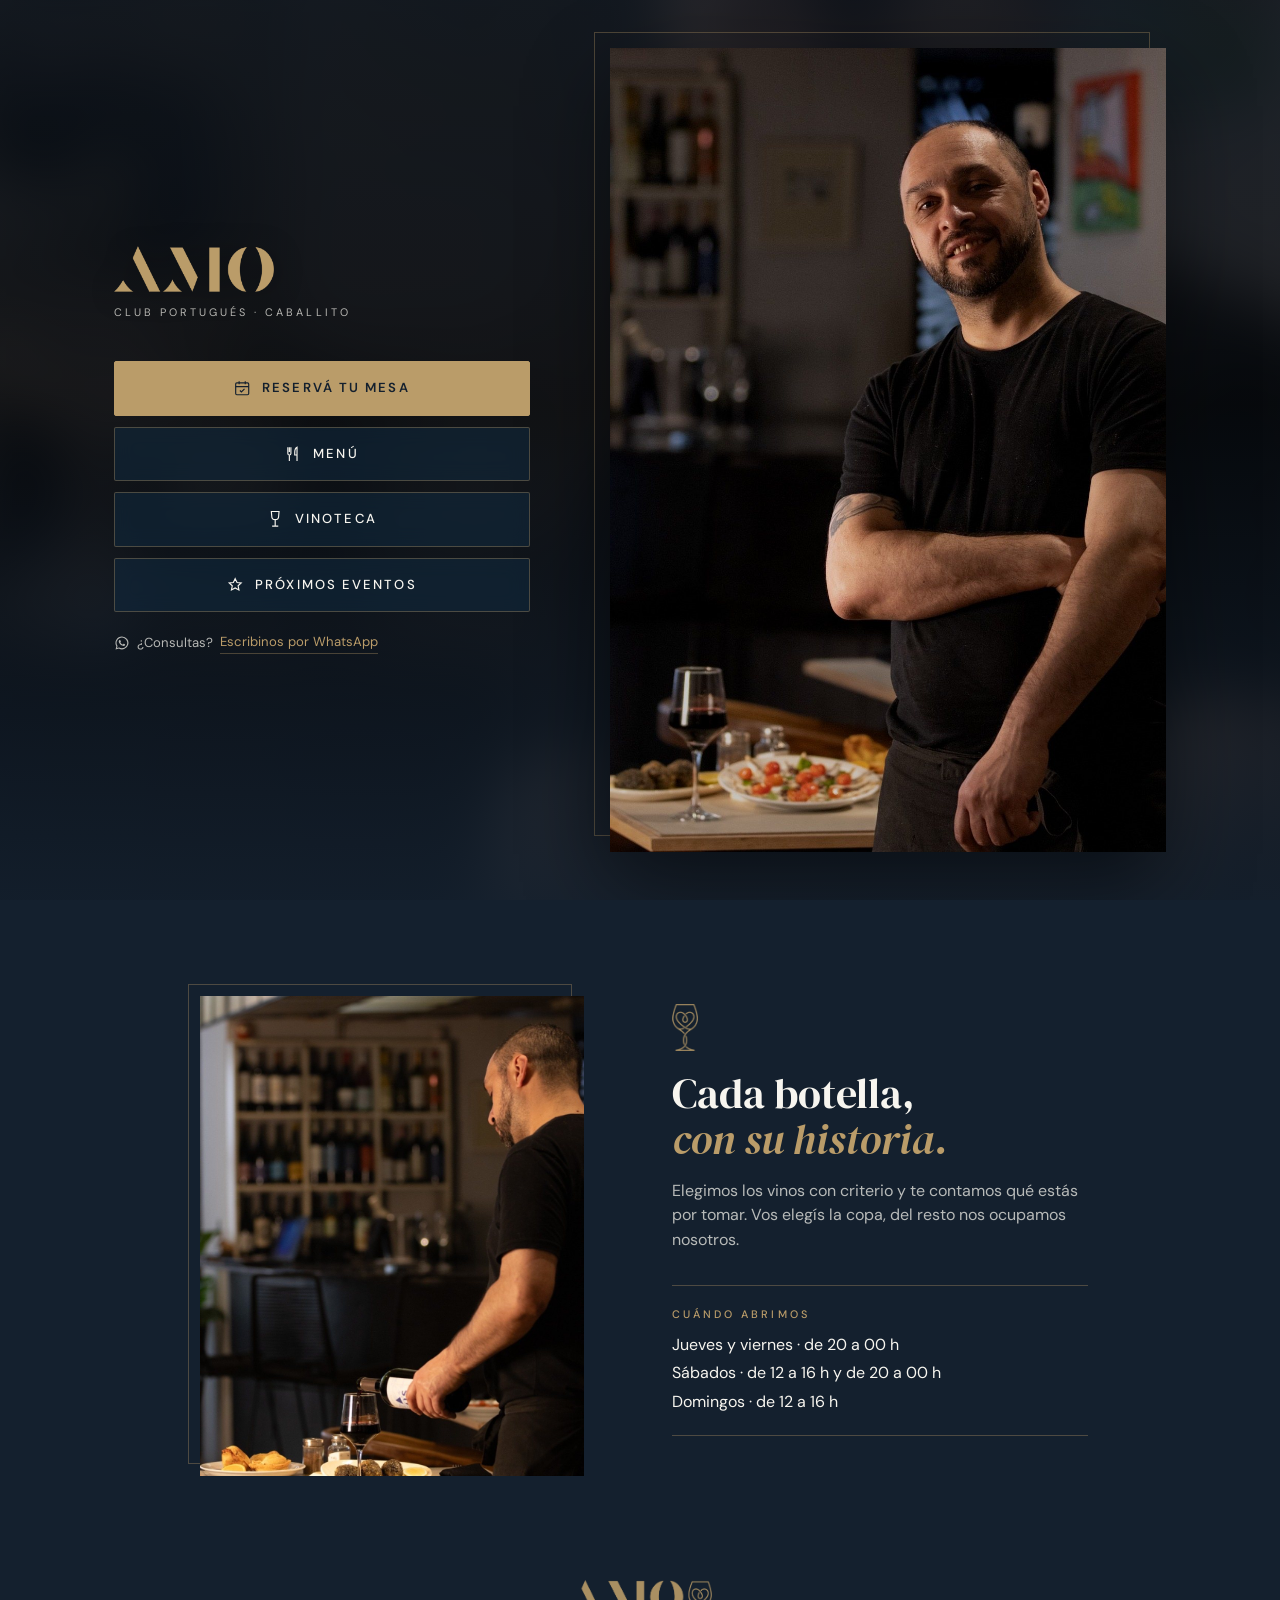
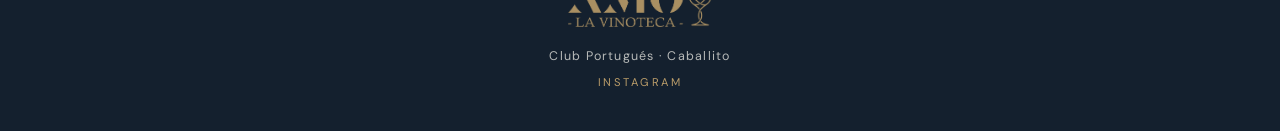
==== index.html @ 08a1b234 "Primera version del hub de AMO" ====
<!doctype html>
<html lang="es-AR">
<head>
  <meta charset="utf-8">
  <meta name="viewport" content="width=device-width, initial-scale=1, viewport-fit=cover">
  <title>AMO · Restaurante y Vinoteca</title>
  <meta name="description" content="AMO, en el Club Portugués de Caballito. Reservas, menú, vinoteca y eventos.">
  <meta name="theme-color" content="#14202E">

  <meta property="og:title" content="AMO · Restaurante y Vinoteca">
  <meta property="og:description" content="Reservas, menú, vinoteca y eventos.">
  <meta property="og:image" content="img/hero.jpg">
  <meta property="og:type" content="website">

  <link rel="icon" type="image/png" href="img/icono-copa.png">
  <link rel="preload" as="image" href="img/hero.jpg">
  <link rel="preconnect" href="https://fonts.googleapis.com">
  <link rel="preconnect" href="https://fonts.gstatic.com" crossorigin>
  <link href="https://fonts.googleapis.com/css2?family=DM+Sans:opsz,wght@9..40,400;9..40,500;9..40,600&family=DM+Serif+Display:ital@0;1&display=swap" rel="stylesheet">
  <link rel="stylesheet" href="styles.css">
</head>
<body>

  <!-- ============ INICIO ============ -->
  <main id="vista-inicio" class="vista">
    <section class="hero">
      <div class="hero__fondo" aria-hidden="true"></div>
      <div class="hero__velo" aria-hidden="true"></div>

      <div class="hero__inner">
        <header class="hero__marca">
          <img class="hero__logo" src="img/logo-amo.png" alt="AMO" width="546" height="155">
          <p class="hero__lugar" data-lugar></p>
        </header>

        <figure class="hero__figura">
          <img src="img/hero.jpg" alt="El anfitrión de AMO en el salón" width="1080" height="1559">
        </figure>

        <nav class="botonera" aria-label="Secciones">
          <a class="boton boton--oro" href="#/reservar">
            <svg viewBox="0 0 24 24" aria-hidden="true" fill="none" stroke="currentColor" stroke-width="1.5"><rect x="3.5" y="5" width="17" height="15.5" rx="1.5"/><path d="M3.5 10h17M8 3v4M16 3v4M9 15l2 2 4-4"/></svg>
            <span>Reservá tu mesa</span>
          </a>
          <a class="boton" href="#/menu">
            <svg viewBox="0 0 24 24" aria-hidden="true" fill="none" stroke="currentColor" stroke-width="1.5"><path d="M5 3v8a2 2 0 0 0 2 2v8M9 3v8a2 2 0 0 1-2 2M7 3v6M17 21V3c-2 1-3 3.5-3 7v3h3"/></svg>
            <span>Menú</span>
          </a>
          <a class="boton" data-vinoteca target="_blank" rel="noopener">
            <svg viewBox="0 0 24 24" aria-hidden="true" fill="none" stroke="currentColor" stroke-width="1.5"><path d="M7 2h10l-.5 6a4.5 4.5 0 0 1-9 0L7 2ZM12 12.5V21M8 21h8"/></svg>
            <span>Vinoteca</span>
          </a>
          <a class="boton" href="#/eventos">
            <svg viewBox="0 0 24 24" aria-hidden="true" fill="none" stroke="currentColor" stroke-width="1.5"><path d="M12 3.5l2.4 5 5.4.6-4 3.7 1.1 5.4L12 15.5l-4.9 2.7 1.1-5.4-4-3.7 5.4-.6L12 3.5Z"/></svg>
            <span>Próximos eventos</span>
          </a>
        </nav>

        <div class="hero__extra">
          <a class="hero__consulta" data-whatsapp target="_blank" rel="noopener">
            <svg viewBox="0 0 24 24" aria-hidden="true"><path d="M12 2.2a9.7 9.7 0 0 0-8.4 14.6L2.3 21.7l5-1.3A9.7 9.7 0 1 0 12 2.2Zm0 17.7c-1.5 0-2.9-.4-4.2-1.1l-.3-.2-3 .8.8-2.9-.2-.3A8 8 0 1 1 12 19.9Zm4.4-6c-.2-.1-1.4-.7-1.7-.8-.2-.1-.4-.1-.5.1l-.8 1c-.1.2-.3.2-.5.1a6.6 6.6 0 0 1-3.3-2.9c-.2-.4.2-.4.7-1.3.1-.2 0-.3 0-.4l-.8-1.8c-.2-.5-.4-.4-.5-.4h-.5c-.2 0-.4.1-.6.3-.2.2-.8.8-.8 2s.8 2.3 1 2.5c.1.2 1.6 2.5 4 3.5 1.5.6 2 .7 2.8.6.4-.1 1.4-.6 1.6-1.1.2-.6.2-1 .1-1.1l-.2-.3Z"/></svg>
            ¿Consultas? <span>Escribinos por WhatsApp</span>
          </a>
          <a class="hero__seguir" href="#mas" aria-label="Ver más"><span></span></a>
        </div>
      </div>
    </section>

    <section class="historia" id="mas">
      <figure class="historia__foto">
        <img src="img/sirviendo.jpg" alt="Sirviendo una copa de vino tinto en el salón de AMO" loading="lazy" width="1032" height="1600">
      </figure>
      <div class="historia__texto">
        <img class="historia__copa" src="img/icono-copa.png" alt="" width="113" height="208">
        <h2>Cada botella,<br><em>con su historia.</em></h2>
        <p>Elegimos los vinos con criterio y te contamos qué estás por tomar. Vos elegís la copa, del resto nos ocupamos nosotros.</p>
        <div class="horarios">
          <h3>Cuándo abrimos</h3>
          <ul data-horarios></ul>
        </div>
      </div>
    </section>

    <footer class="pie">
      <img src="img/logo-vinoteca.png" alt="AMO La Vinoteca" width="682" height="221" loading="lazy">
      <p data-lugar></p>
      <a data-instagram target="_blank" rel="noopener">Instagram</a>
    </footer>
  </main>

  <!-- ============ RESERVAR ============ -->
  <main id="vista-reservar" class="vista pagina" hidden>
    <header class="pagina__cabecera">
      <a class="volver" href="#/" aria-label="Volver al inicio">
        <svg viewBox="0 0 24 24" aria-hidden="true" fill="none" stroke="currentColor" stroke-width="1.5"><path d="M15 5l-7 7 7 7"/></svg>
      </a>
      <img class="pagina__logo" src="img/logo-amo.png" alt="AMO" width="546" height="155">
    </header>
    <h1 class="pagina__titulo">Reservá tu mesa</h1>
    <p class="pagina__bajada">Elegí el día, el horario y cuántos son.</p>

    <section class="paso">
      <h2 class="paso__titulo"><span>1</span>Día</h2>
      <div class="dias" data-dias></div>
    </section>

    <section class="paso paso--bloqueado" data-paso-hora>
      <h2 class="paso__titulo"><span>2</span>Horario</h2>
      <div class="horas" data-horas></div>
    </section>

    <section class="paso paso--bloqueado" data-paso-personas>
      <h2 class="paso__titulo"><span>3</span>Personas</h2>
      <div class="personas" data-personas></div>
      <div class="personas-otro" data-personas-otro hidden>
        <label for="personas-cant">¿Cuántos son?</label>
        <div class="personas-otro__campo">
          <input id="personas-cant" type="number" inputmode="numeric" min="9" max="200" placeholder="Ej: 12" data-personas-input>
          <span>personas</span>
        </div>
        <p class="personas-otro__nota" data-personas-nota></p>
      </div>
    </section>

    <div class="resumen" data-resumen hidden>
      <p class="resumen__texto" data-resumen-texto></p>
      <a class="boton boton--oro" data-confirmar target="_blank" rel="noopener">
        <svg viewBox="0 0 24 24" aria-hidden="true"><path d="M12 2.2a9.7 9.7 0 0 0-8.4 14.6L2.3 21.7l5-1.3A9.7 9.7 0 1 0 12 2.2Zm0 17.7c-1.5 0-2.9-.4-4.2-1.1l-.3-.2-3 .8.8-2.9-.2-.3A8 8 0 1 1 12 19.9Zm4.4-6c-.2-.1-1.4-.7-1.7-.8-.2-.1-.4-.1-.5.1l-.8 1c-.1.2-.3.2-.5.1a6.6 6.6 0 0 1-3.3-2.9c-.2-.4.2-.4.7-1.3.1-.2 0-.3 0-.4l-.8-1.8c-.2-.5-.4-.4-.5-.4h-.5c-.2 0-.4.1-.6.3-.2.2-.8.8-.8 2s.8 2.3 1 2.5c.1.2 1.6 2.5 4 3.5 1.5.6 2 .7 2.8.6.4-.1 1.4-.6 1.6-1.1.2-.6.2-1 .1-1.1l-.2-.3Z"/></svg>
        <span>Confirmar por WhatsApp</span>
      </a>
      <p class="resumen__nota">Te respondemos por WhatsApp para confirmar.</p>
    </div>
  </main>

  <!-- ============ MENU ============ -->
  <main id="vista-menu" class="vista pagina" hidden>
    <header class="pagina__cabecera">
      <a class="volver" href="#/" aria-label="Volver al inicio">
        <svg viewBox="0 0 24 24" aria-hidden="true" fill="none" stroke="currentColor" stroke-width="1.5"><path d="M15 5l-7 7 7 7"/></svg>
      </a>
      <img class="pagina__logo" src="img/logo-amo.png" alt="AMO" width="546" height="155">
    </header>
    <h1 class="pagina__titulo">Menú</h1>
    <p class="pagina__bajada">Tocá cada plato para verlo.</p>
    <div class="menu" data-menu></div>
  </main>

  <!-- ============ PLATO ============ -->
  <main id="vista-plato" class="vista pagina pagina--plato" hidden>
    <header class="pagina__cabecera">
      <a class="volver" href="#/menu" aria-label="Volver al menú">
        <svg viewBox="0 0 24 24" aria-hidden="true" fill="none" stroke="currentColor" stroke-width="1.5"><path d="M15 5l-7 7 7 7"/></svg>
      </a>
      <img class="pagina__logo" src="img/logo-amo.png" alt="AMO" width="546" height="155">
    </header>
    <article class="plato" data-plato></article>
  </main>

  <!-- ============ EVENTOS ============ -->
  <main id="vista-eventos" class="vista pagina" hidden>
    <header class="pagina__cabecera">
      <a class="volver" href="#/" aria-label="Volver al inicio">
        <svg viewBox="0 0 24 24" aria-hidden="true" fill="none" stroke="currentColor" stroke-width="1.5"><path d="M15 5l-7 7 7 7"/></svg>
      </a>
      <img class="pagina__logo" src="img/logo-amo.png" alt="AMO" width="546" height="155">
    </header>
    <h1 class="pagina__titulo">Próximos eventos</h1>
    <p class="pagina__bajada">Catas, música en vivo y noches especiales.</p>
    <ol class="eventos" data-eventos></ol>
  </main>

  <script src="data.js"></script>
  <script src="app.js"></script>
</body>
</html>
---- styles.css ----
/* AMO - Hub de Instagram
   Paleta y tipografías según el Manual de Marca de AMO.Vinoteca */

:root {
  --navy: #112B41;
  --navy-profundo: #14202E;
  --oro: #BA9C69;
  --oro-suave: rgba(186, 156, 105, .35);
  --crema: #F7F5EF;
  --crema-tenue: rgba(247, 245, 239, .72);
  --verde: #047504;
  --rojo: #D60124;

  --serif: "DM Serif Display", "Calisto MT", Georgia, serif;
  --sans: "DM Sans", "Bahnschrift", system-ui, sans-serif;

  --ancho: 30rem;
}

* { box-sizing: border-box; margin: 0; padding: 0; }

html { scroll-behavior: smooth; -webkit-text-size-adjust: 100%; }

body {
  background: var(--navy-profundo);
  color: var(--crema);
  font-family: var(--sans);
  font-size: 16px;
  line-height: 1.55;
  -webkit-font-smoothing: antialiased;
  overflow-x: hidden;
}

img { display: block; max-width: 100%; }
a { color: inherit; text-decoration: none; }
button { font: inherit; color: inherit; background: none; border: 0; cursor: pointer; }
[hidden] { display: none !important; }

.vista { animation: aparecer .5s ease both; }
@keyframes aparecer { from { opacity: 0; transform: translateY(8px); } to { opacity: 1; transform: none; } }

/* ================= HERO ================= */

.hero {
  position: relative;
  min-height: 100vh;
  min-height: 100svh;
  overflow: hidden;
  isolation: isolate;
  background: var(--navy-profundo);
}

/* La misma foto, desenfocada, rellena los costados */
.hero__fondo {
  display: none;
  position: absolute; inset: -60px; z-index: -2;
  background: url("img/hero.jpg") center 30% / cover no-repeat;
  filter: blur(30px) brightness(.4) saturate(.85);
}
.hero__velo {
  display: none;
  position: absolute; inset: 0; z-index: -1;
  background: linear-gradient(180deg, rgba(20,32,46,.55) 0%, rgba(20,32,46,.25) 45%, rgba(20,32,46,.92) 100%);
}

.hero__inner {
  width: 100%;
  max-width: var(--ancho);
  min-height: 100svh;
  margin: 0 auto;
  padding: max(2rem, env(safe-area-inset-top)) 1.5rem max(1.5rem, env(safe-area-inset-bottom));
  display: flex;
  flex-direction: column;
}

.hero__marca { text-align: center; position: relative; z-index: 1; }
.hero__logo { width: 7.5rem; height: auto; margin: 0 auto; filter: drop-shadow(0 2px 14px rgba(0,0,0,.35)); }
.hero__lugar {
  margin-top: .8rem;
  font-size: .68rem;
  letter-spacing: .28em;
  text-transform: uppercase;
  color: var(--crema-tenue);
}

/* La foto entera, sin recortar */
.hero__figura {
  position: relative;
  margin: 1.5rem -1.5rem 0;
  animation: aparecer 1s ease both;
}
.hero__figura img { width: 100%; height: auto; }
.hero__figura::after {
  content: "";
  position: absolute; inset: 0;
  background: linear-gradient(180deg, rgba(20,32,46,0) 55%, var(--navy-profundo) 100%);
}

.botonera {
  position: relative; z-index: 1;
  margin-top: -6rem;
  display: grid;
  gap: .7rem;
}

.hero__extra {
  margin-top: 1.25rem;
  display: grid;
  justify-items: center;
  gap: 1.25rem;
}
.hero__consulta {
  display: inline-flex; align-items: center; gap: .45rem;
  font-size: .82rem;
  color: var(--crema-tenue);
}
.hero__consulta svg { width: 1rem; height: 1rem; fill: currentColor; }
.hero__consulta span { color: var(--oro); border-bottom: 1px solid var(--oro-suave); }
.hero__consulta:hover span { border-color: var(--oro); }

/* ================= BOTONES ================= */

.boton {
  display: flex;
  align-items: center;
  justify-content: center;
  gap: .65rem;
  min-height: 3.4rem;
  padding: .9rem 1.25rem;
  border: 1px solid var(--oro-suave);
  border-radius: 2px;
  background: rgba(17, 43, 65, .55);
  -webkit-backdrop-filter: blur(10px);
  backdrop-filter: blur(10px);
  color: var(--crema);
  font-size: .82rem;
  font-weight: 500;
  letter-spacing: .16em;
  text-transform: uppercase;
  cursor: pointer;
  transition: background .25s, border-color .25s, color .25s, transform .15s;
}
.boton svg { width: 1.15rem; height: 1.15rem; flex: none; fill: currentColor; }
.boton svg[fill="none"] { fill: none; }
.boton:hover { border-color: var(--oro); background: rgba(17, 43, 65, .8); }
.boton:active { transform: scale(.985); }
.boton:focus-visible, .plato-btn:focus-visible, .volver:focus-visible, .dia:focus-visible, .hora:focus-visible { outline: 2px solid var(--oro); outline-offset: 3px; }

.boton--oro {
  background: var(--oro);
  border-color: var(--oro);
  color: var(--navy-profundo);
  font-weight: 600;
}
.boton--oro:hover { background: #c9ad7c; border-color: #c9ad7c; }

.boton--linea { background: transparent; border-color: var(--oro); color: var(--oro); -webkit-backdrop-filter: none; backdrop-filter: none; }
.boton--linea:hover { background: var(--oro); color: var(--navy-profundo); }

.hero__seguir {
  align-self: center;
  margin-top: 1.4rem;
  width: 1.5rem; height: 2.2rem;
  display: grid; place-items: start center;
}
.hero__seguir span {
  width: 1px; height: 100%;
  background: linear-gradient(var(--oro), transparent);
  animation: bajar 2.2s ease-in-out infinite;
  transform-origin: top;
}
@keyframes bajar { 0% { transform: scaleY(0); opacity: 1; } 70% { transform: scaleY(1); opacity: 1; } 100% { transform: scaleY(1); opacity: 0; } }

/* ================= HISTORIA (segunda foto) ================= */

.historia {
  max-width: 62rem;
  margin: 0 auto;
  padding: 4rem 1.5rem 3rem;
  display: grid;
  gap: 2.5rem;
  align-items: center;
}

.historia__foto {
  position: relative;
  max-width: 24rem;
  width: 100%;
  margin: 0 auto;
}
.historia__foto::before {
  content: "";
  position: absolute;
  inset: -.75rem .75rem .75rem -.75rem;
  border: 1px solid var(--oro-suave);
  pointer-events: none;
}
.historia__foto img {
  position: relative;
  width: 100%;
  height: auto;
  aspect-ratio: 4 / 5;
  object-fit: cover;
  object-position: 60% 72%;
}

.historia__texto { max-width: 26rem; margin: 0 auto; text-align: center; }
.historia__copa { width: 1.6rem; height: auto; margin: 0 auto 1.25rem; opacity: .9; }
.historia h2 {
  font-family: var(--serif);
  font-weight: 400;
  font-size: clamp(2rem, 8vw, 2.6rem);
  line-height: 1.1;
}
.historia h2 em { color: var(--oro); }
.historia p { margin-top: 1rem; color: var(--crema-tenue); }

.horarios {
  margin: 2rem 0;
  padding: 1.25rem 0;
  border-top: 1px solid var(--oro-suave);
  border-bottom: 1px solid var(--oro-suave);
}
.horarios h3 {
  font-size: .68rem; font-weight: 500;
  letter-spacing: .28em; text-transform: uppercase;
  color: var(--oro);
  margin-bottom: .6rem;
}
.horarios ul { list-style: none; display: grid; gap: .25rem; }

.pie {
  padding: 2.5rem 1.5rem calc(2.5rem + env(safe-area-inset-bottom));
  text-align: center;
  font-size: .78rem;
  letter-spacing: .1em;
  color: var(--crema-tenue);
  display: grid; gap: .5rem; justify-items: center;
}
.pie img { width: 9rem; height: auto; margin-bottom: .75rem; opacity: .9; }
.pie a { color: var(--oro); text-transform: uppercase; letter-spacing: .22em; font-size: .7rem; }

/* ================= PÁGINAS INTERNAS ================= */

.pagina {
  max-width: var(--ancho);
  margin: 0 auto;
  min-height: 100svh;
  padding: max(1.25rem, env(safe-area-inset-top)) 1.5rem calc(3rem + env(safe-area-inset-bottom));
}

.pagina__cabecera {
  position: relative;
  display: flex;
  align-items: center;
  justify-content: center;
  height: 3rem;
  margin-bottom: 2.25rem;
}
.pagina__logo { width: 4rem; height: auto; }

.volver {
  position: absolute; left: -.5rem; top: 50%;
  transform: translateY(-50%);
  width: 2.75rem; height: 2.75rem;
  display: grid; place-items: center;
  color: var(--oro);
}
.volver svg { width: 1.4rem; height: 1.4rem; }

.pagina__titulo {
  font-family: var(--serif);
  font-weight: 400;
  font-size: 2.6rem;
  line-height: 1.05;
  text-align: center;
}
.pagina__bajada {
  margin-top: .5rem;
  text-align: center;
  font-size: .9rem;
  color: var(--crema-tenue);
}
.pagina__titulo::after {
  content: "";
  display: block;
  width: 2.5rem; height: 1px;
  margin: 1.1rem auto 0;
  background: var(--oro);
}

/* ---------- Menú ---------- */

.menu { margin-top: 2.5rem; display: grid; gap: 2.5rem; }

.menu__categoria h2 {
  font-size: .7rem;
  font-weight: 500;
  letter-spacing: .3em;
  text-transform: uppercase;
  color: var(--oro);
  margin-bottom: .5rem;
}
.menu__categoria ul { list-style: none; }

.plato-btn {
  width: 100%;
  display: flex;
  align-items: center;
  gap: 1rem;
  padding: 1rem 0;
  border-bottom: 1px solid rgba(247,245,239,.1);
  text-align: left;
  transition: color .2s;
}
.plato-btn:hover { color: var(--oro); }
.plato-btn__mini {
  width: 3.25rem; height: 3.25rem;
  flex: none;
  object-fit: cover;
  border-radius: 2px;
}
.plato-btn__mini--vacio {
  display: grid; place-items: center;
  background: var(--navy);
  border: 1px solid var(--oro-suave);
}
.plato-btn__mini--vacio img { width: .85rem; opacity: .8; }
.plato-btn__nombre { flex: 1; font-family: var(--serif); font-size: 1.25rem; line-height: 1.2; }
.plato-btn__precio { font-size: .85rem; color: var(--crema-tenue); white-space: nowrap; }
.plato-btn__flecha { width: 1rem; height: 1rem; color: var(--oro); flex: none; }

/* ---------- Plato ---------- */

.plato__foto {
  width: 100%;
  aspect-ratio: 4 / 5;
  object-fit: cover;
  border-radius: 2px;
}
.plato__foto--vacia {
  display: grid; place-items: center;
  background:
    radial-gradient(80% 60% at 50% 40%, rgba(186,156,105,.12), transparent),
    var(--navy);
  border: 1px solid var(--oro-suave);
}
.plato__foto--vacia img { width: 3rem; opacity: .85; }
.plato__categoria {
  margin-top: 1.75rem;
  font-size: .68rem; letter-spacing: .3em; text-transform: uppercase;
  color: var(--oro);
}
.plato h1 {
  margin-top: .35rem;
  font-family: var(--serif);
  font-weight: 400;
  font-size: 2.2rem;
  line-height: 1.1;
}
.plato__precio { margin-top: .4rem; color: var(--crema-tenue); }
.plato__desc { margin-top: 1rem; font-size: 1.02rem; color: var(--crema-tenue); }
.plato .boton { margin-top: 2rem; }

/* ---------- Eventos ---------- */

.eventos { list-style: none; margin-top: 2.5rem; display: grid; gap: 1rem; }

.evento {
  display: grid;
  grid-template-columns: 4.25rem 1fr;
  gap: 1.1rem;
  padding: 1.25rem;
  border: 1px solid var(--oro-suave);
  background: linear-gradient(160deg, rgba(17,43,65,.9), rgba(20,32,46,.9));
}
.evento--proximo { border-color: var(--oro); }

.evento__fecha {
  text-align: center;
  padding-right: 1.1rem;
  border-right: 1px solid var(--oro-suave);
  align-self: start;
}
.evento__dia-sem { font-size: .62rem; letter-spacing: .2em; text-transform: uppercase; color: var(--oro); }
.evento__dia { font-family: var(--serif); font-size: 2.3rem; line-height: 1; margin: .15rem 0; }
.evento__mes { font-size: .62rem; letter-spacing: .2em; text-transform: uppercase; color: var(--crema-tenue); }

.evento__etiqueta {
  display: inline-block;
  font-size: .6rem; letter-spacing: .22em; text-transform: uppercase;
  color: var(--navy-profundo); background: var(--oro);
  padding: .15rem .5rem; margin-bottom: .5rem;
}
.evento h2 { font-family: var(--serif); font-weight: 400; font-size: 1.35rem; line-height: 1.15; }
.evento__hora { margin-top: .2rem; font-size: .8rem; letter-spacing: .08em; color: var(--oro); }
.evento p { margin-top: .5rem; font-size: .92rem; color: var(--crema-tenue); }
.evento__cta {
  display: inline-flex; align-items: center; gap: .4rem;
  margin-top: .85rem;
  font-size: .72rem; font-weight: 500; letter-spacing: .18em; text-transform: uppercase;
  color: var(--oro);
  border-bottom: 1px solid var(--oro-suave);
  padding-bottom: .15rem;
}
.evento__cta:hover { border-color: var(--oro); }

.vacio {
  margin-top: 2.5rem;
  text-align: center;
  color: var(--crema-tenue);
  display: grid; gap: 1.5rem; justify-items: center;
}
.vacio img { width: 1.6rem; opacity: .8; }
.vacio .boton { width: 100%; }

/* ---------- Reservar ---------- */

.paso { margin-top: 2.5rem; transition: opacity .3s; }
.paso--bloqueado { opacity: .35; pointer-events: none; }
.paso__titulo {
  display: flex; align-items: center; gap: .7rem;
  margin-bottom: 1rem;
  font-size: .7rem; font-weight: 500;
  letter-spacing: .3em; text-transform: uppercase;
  color: var(--oro);
}
.paso__titulo span {
  width: 1.6rem; height: 1.6rem;
  display: grid; place-items: center;
  border: 1px solid var(--oro);
  border-radius: 50%;
  letter-spacing: 0;
}

.dias { display: grid; grid-template-columns: repeat(4, 1fr); gap: .5rem; }
.dia, .hora, .persona {
  border: 1px solid var(--oro-suave);
  border-radius: 2px;
  background: rgba(17, 43, 65, .6);
  text-align: center;
  transition: background .2s, border-color .2s, color .2s;
}
.dia { padding: .7rem 0 .6rem; }
.dia:hover, .hora:hover:not(:disabled), .persona:hover { border-color: var(--oro); }
.dia__sem, .dia__mes { display: block; font-size: .6rem; letter-spacing: .18em; text-transform: uppercase; }
.dia__sem { color: var(--oro); }
.dia__mes { color: var(--crema-tenue); }
.dia__num { display: block; font-family: var(--serif); font-size: 1.75rem; line-height: 1.15; }

.horas { display: grid; grid-template-columns: 1fr 1fr; gap: .75rem; }
.hora { padding: 1.1rem 0; font-family: var(--serif); font-size: 2rem; line-height: 1; }
.hora small { font-family: var(--sans); font-size: .7rem; letter-spacing: .15em; margin-left: .3rem; color: var(--crema-tenue); }
.hora:disabled { opacity: .3; cursor: not-allowed; }

.personas { display: grid; grid-template-columns: repeat(5, 1fr); gap: .5rem; }
.persona { padding: .85rem 0; font-family: var(--serif); font-size: 1.5rem; line-height: 1; }
.persona--mas { grid-column: span 2; font-family: var(--sans); font-size: .72rem; letter-spacing: .14em; text-transform: uppercase; }
.personas-otro { margin-top: 1.25rem; animation: aparecer .3s ease both; }
.personas-otro label { display: block; margin-bottom: .5rem; font-size: .9rem; color: var(--crema-tenue); }
.personas-otro__campo {
  display: flex; align-items: center; gap: .75rem;
  padding: 0 1rem;
  border: 1px solid var(--oro);
  border-radius: 2px;
  background: rgba(17, 43, 65, .6);
}
.personas-otro__campo input {
  flex: 1; min-width: 0;
  padding: .85rem 0;
  border: 0; outline: 0;
  background: transparent;
  color: var(--crema);
  font-family: var(--serif);
  font-size: 1.75rem;
  -moz-appearance: textfield;
}
.personas-otro__campo input::-webkit-outer-spin-button,
.personas-otro__campo input::-webkit-inner-spin-button { -webkit-appearance: none; margin: 0; }
.personas-otro__campo input::placeholder { color: rgba(247, 245, 239, .3); }
.personas-otro__campo span { font-size: .72rem; letter-spacing: .16em; text-transform: uppercase; color: var(--crema-tenue); }
.personas-otro__campo:focus-within { box-shadow: 0 0 0 2px rgba(186, 156, 105, .35); }
.personas-otro__nota { min-height: 1.3em; margin-top: .45rem; font-size: .82rem; color: var(--oro); }

.dia[aria-pressed="true"], .hora[aria-pressed="true"], .persona[aria-pressed="true"] {
  background: var(--oro); border-color: var(--oro); color: var(--navy-profundo);
}
.dia[aria-pressed="true"] .dia__sem,
.dia[aria-pressed="true"] .dia__mes,
.hora[aria-pressed="true"] small { color: var(--navy-profundo); }

.resumen {
  margin-top: 2.5rem;
  padding-top: 2rem;
  border-top: 1px solid var(--oro-suave);
  text-align: center;
  animation: aparecer .4s ease both;
}
.resumen__texto { font-family: var(--serif); font-size: 1.6rem; line-height: 1.2; margin-bottom: 1.5rem; }
.resumen__texto small {
  display: block; margin-bottom: .5rem;
  font-family: var(--sans); font-size: .68rem;
  letter-spacing: .28em; text-transform: uppercase;
  color: var(--oro);
}
.resumen__nota { margin-top: .9rem; font-size: .85rem; color: var(--crema-tenue); }

/* ================= PANTALLAS GRANDES ================= */

@media (min-width: 800px) {
  .hero__fondo, .hero__velo { display: block; }
  .hero__inner {
    max-width: 72rem;
    padding: 3rem 2.5rem;
    display: grid;
    grid-template-columns: minmax(18rem, 26rem) auto;
    grid-template-rows: 1fr auto auto auto 1fr;
    grid-template-areas: ". foto" "marca foto" "botones foto" "extra foto" ". foto";
    justify-content: center;
    column-gap: 5rem;
  }
  .hero__marca { grid-area: marca; text-align: left; }
  .hero__logo { width: 10rem; margin: 0; }
  .hero__figura { grid-area: foto; margin: 0; align-self: center; }
  .hero__figura img {
    width: auto;
    height: calc(100svh - 6rem);
    max-height: 56rem;
    box-shadow: 0 30px 80px rgba(0,0,0,.45);
  }
  .hero__figura::before {
    content: "";
    position: absolute;
    inset: -1rem 1rem 1rem -1rem;
    border: 1px solid var(--oro-suave);
    z-index: -1;
  }
  .hero__figura::after { display: none; }
  .botonera { grid-area: botones; margin-top: 2.5rem; }
  .hero__extra { grid-area: extra; justify-items: start; }
  .hero__seguir { display: none; }
  .historia { grid-template-columns: 1fr 1fr; padding: 6rem 2rem 4rem; gap: 4rem; }
  .historia__texto { text-align: left; margin: 0; }
  .historia__copa { margin-left: 0; }
}

@media (prefers-reduced-motion: reduce) {
  *, *::before, *::after { animation: none !important; transition: none !important; }
  html { scroll-behavior: auto; }
}
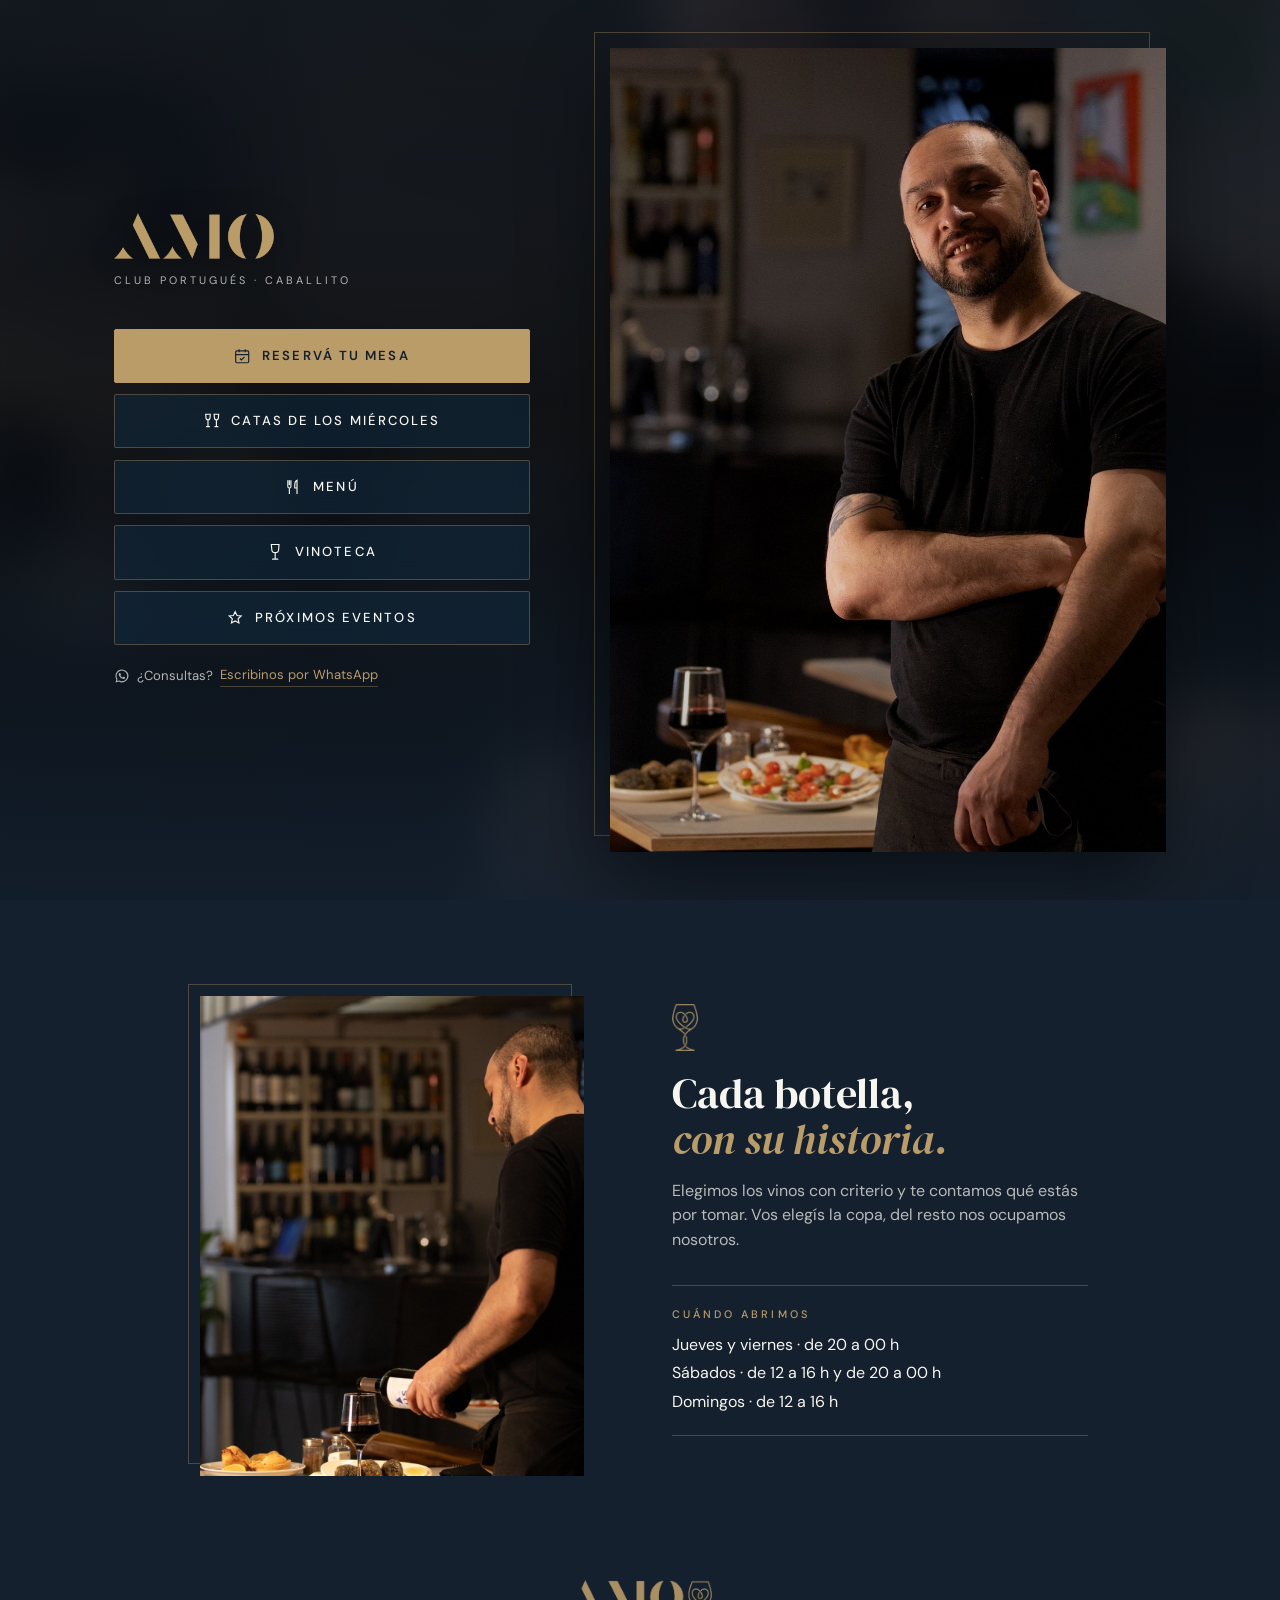
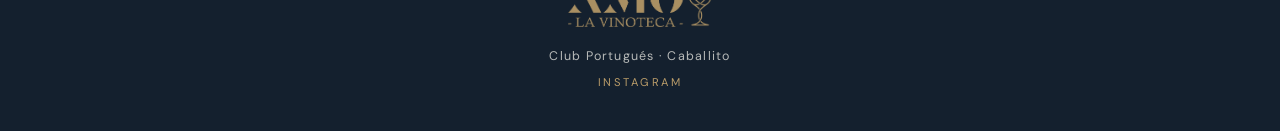
==== commit 6991a1ad: "actualizacion" ====
--- a/index.html
+++ b/index.html
@@ -41,6 +41,10 @@
           <a class="boton boton--oro" href="#/reservar">
             <svg viewBox="0 0 24 24" aria-hidden="true" fill="none" stroke="currentColor" stroke-width="1.5"><rect x="3.5" y="5" width="17" height="15.5" rx="1.5"/><path d="M3.5 10h17M8 3v4M16 3v4M9 15l2 2 4-4"/></svg>
             <span>Reservá tu mesa</span>
+          </a>
+          <a class="boton" href="#/cata">
+            <svg viewBox="0 0 24 24" aria-hidden="true" fill="none" stroke="currentColor" stroke-width="1.5"><path d="M3.5 3h6l-.4 4.6a2.6 2.6 0 0 1-5.2 0L3.5 3ZM6.5 10.2V19M4 19h5M14.5 3h6l-.4 4.6a2.6 2.6 0 0 1-5.2 0L14.5 3ZM17.5 10.2V19M15 19h5"/></svg>
+            <span>Catas de los miércoles</span>
           </a>
           <a class="boton" href="#/menu">
             <svg viewBox="0 0 24 24" aria-hidden="true" fill="none" stroke="currentColor" stroke-width="1.5"><path d="M5 3v8a2 2 0 0 0 2 2v8M9 3v8a2 2 0 0 1-2 2M7 3v6M17 21V3c-2 1-3 3.5-3 7v3h3"/></svg>
@@ -89,47 +93,199 @@
   </main>
 
   <!-- ============ RESERVAR ============ -->
-  <main id="vista-reservar" class="vista pagina" hidden>
-    <header class="pagina__cabecera">
-      <a class="volver" href="#/" aria-label="Volver al inicio">
-        <svg viewBox="0 0 24 24" aria-hidden="true" fill="none" stroke="currentColor" stroke-width="1.5"><path d="M15 5l-7 7 7 7"/></svg>
-      </a>
-      <img class="pagina__logo" src="img/logo-amo.png" alt="AMO" width="546" height="155">
-    </header>
-    <h1 class="pagina__titulo">Reservá tu mesa</h1>
-    <p class="pagina__bajada">Elegí el día, el horario y cuántos son.</p>
-
-    <section class="paso">
-      <h2 class="paso__titulo"><span>1</span>Día</h2>
-      <div class="dias" data-dias></div>
+  <main id="vista-reservar" class="vista pagina pagina--reserva" hidden>
+    <header class="pagina__cabecera">
+      <a class="volver" href="#/" aria-label="Volver al inicio">
+        <svg viewBox="0 0 24 24" aria-hidden="true" fill="none" stroke="currentColor" stroke-width="1.5"><path d="M15 5l-7 7 7 7"/></svg>
+      </a>
+      <img class="pagina__logo" src="img/logo-amo.png" alt="AMO" width="546" height="155">
+    </header>
+    <nav class="selector" aria-label="Tipo de reserva">
+      <a href="#/reservar" aria-current="page">Mesa</a>
+      <a href="#/cata">Cata de vinos</a>
+    </nav>
+    <form class="reserva" data-form-reserva novalidate>
+      <h1 class="pagina__titulo">Reservá tu mesa</h1>
+      <p class="pagina__bajada">Elegí tu lugar en el salón. Queda confirmada al instante.</p>
+
+      <section class="paso">
+        <h2 class="paso__titulo"><span>1</span>Día</h2>
+        <div class="dias" data-dias></div>
+      </section>
+
+      <section class="paso paso--bloqueado" data-paso-hora>
+        <h2 class="paso__titulo"><span>2</span>Horario</h2>
+        <div class="turnos" data-horas></div>
+      </section>
+
+      <section class="paso paso--bloqueado" data-paso-personas>
+        <h2 class="paso__titulo"><span>3</span>Personas</h2>
+        <div class="personas" data-personas></div>
+        <div class="personas-otro" data-personas-otro hidden>
+          <label for="personas-cant">¿Cuántos son?</label>
+          <div class="campo__caja">
+            <input id="personas-cant" type="number" inputmode="numeric" min="9" max="200" placeholder="Ej: 12" data-personas-input>
+            <span>personas</span>
+          </div>
+          <p class="campo__nota" data-personas-nota></p>
+        </div>
+      </section>
+
+      <section class="paso paso--bloqueado" data-paso-mesa>
+        <h2 class="paso__titulo"><span>4</span>Tu mesa</h2>
+
+        <div data-mesa-plano>
+          <p class="paso__ayuda">Tocá la mesa que quieras. El número indica para cuántas personas es.</p>
+          <div class="plano" data-plano></div>
+          <ul class="plano__leyenda" aria-hidden="true">
+            <li><i class="ley ley--libre"></i>Disponible</li>
+            <li><i class="ley ley--elegida"></i>Tu mesa</li>
+            <li><i class="ley ley--no"></i>No disponible</li>
+          </ul>
+          <p class="plano__estado" data-plano-estado aria-live="polite"></p>
+        </div>
+
+        <div class="armada" data-mesa-armada hidden>
+          <img src="img/icono-copa.png" alt="" width="113" height="208">
+          <p class="armada__titulo">Nosotros te armamos la mesa</p>
+          <p class="armada__sub">+8 personas</p>
+          <p class="armada__texto">Para grupos grandes preparamos el espacio especialmente. Dejanos tus datos y la reserva queda tomada.</p>
+        </div>
+      </section>
+
+      <section class="paso paso--bloqueado" data-paso-datos>
+        <h2 class="paso__titulo"><span>5</span>Tus datos</h2>
+        <div class="campos">
+          <div class="campo">
+            <label for="r-nombre">Nombre y apellido</label>
+            <div class="campo__caja"><input id="r-nombre" name="nombre" autocomplete="name" maxlength="80" required></div>
+          </div>
+          <div class="campo">
+            <label for="r-telefono">Teléfono</label>
+            <div class="campo__caja"><input id="r-telefono" name="telefono" type="tel" inputmode="tel" autocomplete="tel" maxlength="30" placeholder="11 2345-6789" required></div>
+          </div>
+          <div class="campo">
+            <label for="r-email">Mail</label>
+            <div class="campo__caja"><input id="r-email" name="email" type="email" inputmode="email" autocomplete="email" maxlength="120" placeholder="Te mandamos la confirmación" required></div>
+          </div>
+        </div>
+      </section>
+
+      <div class="confirmar" data-confirmar-caja hidden>
+        <p class="confirmar__resumen" data-resumen-texto></p>
+        <button type="submit" class="boton boton--oro boton--ancho" data-confirmar>
+          <span data-confirmar-texto>Confirmar reserva</span>
+        </button>
+        <p class="confirmar__error" data-error aria-live="assertive"></p>
+      </div>
+    </form>
+
+    <section class="exito" data-exito hidden>
+      <img src="img/icono-copa.png" alt="" width="113" height="208">
+      <h1 class="exito__titulo" data-exito-titulo></h1>
+      <p class="exito__texto" data-exito-texto></p>
+      <p class="exito__mail" data-exito-mail></p>
+      <a class="boton boton--linea" href="#/"><span>Volver al inicio</span></a>
     </section>
 
-    <section class="paso paso--bloqueado" data-paso-hora>
-      <h2 class="paso__titulo"><span>2</span>Horario</h2>
-      <div class="horas" data-horas></div>
-    </section>
-
-    <section class="paso paso--bloqueado" data-paso-personas>
-      <h2 class="paso__titulo"><span>3</span>Personas</h2>
-      <div class="personas" data-personas></div>
-      <div class="personas-otro" data-personas-otro hidden>
-        <label for="personas-cant">¿Cuántos son?</label>
-        <div class="personas-otro__campo">
-          <input id="personas-cant" type="number" inputmode="numeric" min="9" max="200" placeholder="Ej: 12" data-personas-input>
-          <span>personas</span>
-        </div>
-        <p class="personas-otro__nota" data-personas-nota></p>
-      </div>
-    </section>
-
-    <div class="resumen" data-resumen hidden>
-      <p class="resumen__texto" data-resumen-texto></p>
-      <a class="boton boton--oro" data-confirmar target="_blank" rel="noopener">
-        <svg viewBox="0 0 24 24" aria-hidden="true"><path d="M12 2.2a9.7 9.7 0 0 0-8.4 14.6L2.3 21.7l5-1.3A9.7 9.7 0 1 0 12 2.2Zm0 17.7c-1.5 0-2.9-.4-4.2-1.1l-.3-.2-3 .8.8-2.9-.2-.3A8 8 0 1 1 12 19.9Zm4.4-6c-.2-.1-1.4-.7-1.7-.8-.2-.1-.4-.1-.5.1l-.8 1c-.1.2-.3.2-.5.1a6.6 6.6 0 0 1-3.3-2.9c-.2-.4.2-.4.7-1.3.1-.2 0-.3 0-.4l-.8-1.8c-.2-.5-.4-.4-.5-.4h-.5c-.2 0-.4.1-.6.3-.2.2-.8.8-.8 2s.8 2.3 1 2.5c.1.2 1.6 2.5 4 3.5 1.5.6 2 .7 2.8.6.4-.1 1.4-.6 1.6-1.1.2-.6.2-1 .1-1.1l-.2-.3Z"/></svg>
-        <span>Confirmar por WhatsApp</span>
-      </a>
-      <p class="resumen__nota">Te respondemos por WhatsApp para confirmar.</p>
-    </div>
+    <p class="reserva__ayuda">¿Un problema con tu reserva? <a data-whatsapp target="_blank" rel="noopener">Escribinos</a></p>
+  </main>
+
+  <!-- ============ CATA ============ -->
+  <main id="vista-cata" class="vista pagina pagina--reserva" hidden>
+    <header class="pagina__cabecera">
+      <a class="volver" href="#/" aria-label="Volver al inicio">
+        <svg viewBox="0 0 24 24" aria-hidden="true" fill="none" stroke="currentColor" stroke-width="1.5"><path d="M15 5l-7 7 7 7"/></svg>
+      </a>
+      <img class="pagina__logo" src="img/logo-amo.png" alt="AMO" width="546" height="155">
+    </header>
+    <nav class="selector" aria-label="Tipo de reserva">
+      <a href="#/reservar">Mesa</a>
+      <a href="#/cata" aria-current="page">Cata de vinos</a>
+    </nav>
+    <form class="reserva" data-form-cata novalidate>
+      <h1 class="pagina__titulo">Cata de vinos</h1>
+      <p class="pagina__bajada">Todos los miércoles a las <span data-cata-hora>20:30</span> h, con una bodega distinta cada semana.</p>
+
+      <div class="cata-info">
+        <p class="cata-info__precio"><b data-cata-precio></b><span>por persona</span></p>
+        <ul>
+          <li data-cata-incluye></li>
+          <li>Si hay restricciones alimentarias, avisanos al reservar.</li>
+          <li>Se reserva con una seña del <span data-cata-porc>50</span>% por transferencia. La seña no es reembolsable.</li>
+        </ul>
+      </div>
+
+      <section class="paso">
+        <h2 class="paso__titulo"><span>1</span>Fecha</h2>
+        <div class="catas" data-catas></div>
+        <p class="plano__estado" data-catas-estado aria-live="polite"></p>
+      </section>
+
+      <section class="paso paso--bloqueado" data-cata-paso-personas>
+        <h2 class="paso__titulo"><span>2</span>Personas</h2>
+        <div class="contador">
+          <button type="button" class="contador__btn" data-cant="-1" aria-label="Una persona menos">−</button>
+          <output class="contador__num" data-cant-num aria-live="polite">2</output>
+          <button type="button" class="contador__btn" data-cant="1" aria-label="Una persona más">+</button>
+        </div>
+        <p class="cata-total" data-cata-total></p>
+        <p class="campo__nota" data-cant-nota></p>
+      </section>
+
+      <section class="paso paso--bloqueado" data-cata-paso-restr>
+        <h2 class="paso__titulo"><span>3</span>Restricciones alimentarias</h2>
+        <p class="paso__ayuda">¿Alguien del grupo es celíaco, vegetariano, vegano o tiene alguna alergia?</p>
+        <div class="horas" data-restr>
+          <button type="button" class="hora" data-restr-op="no" aria-pressed="false">No</button>
+          <button type="button" class="hora" data-restr-op="si" aria-pressed="false">Sí</button>
+        </div>
+        <div class="campo restr-caja" data-restr-caja hidden>
+          <label for="c-restr">Contanos cuáles y para cuántas personas</label>
+          <div class="campo__caja"><textarea id="c-restr" maxlength="300" rows="3" placeholder="Ej: 1 celíaco y 1 vegetariano"></textarea></div>
+        </div>
+      </section>
+
+      <section class="paso paso--bloqueado" data-cata-paso-datos>
+        <h2 class="paso__titulo"><span>4</span>Tus datos</h2>
+        <div class="campos">
+          <div class="campo">
+            <label for="c-nombre">Nombre y apellido</label>
+            <div class="campo__caja"><input id="c-nombre" autocomplete="name" maxlength="80" required></div>
+          </div>
+          <div class="campo">
+            <label for="c-telefono">Teléfono</label>
+            <div class="campo__caja"><input id="c-telefono" type="tel" inputmode="tel" autocomplete="tel" maxlength="30" placeholder="11 2345-6789" required></div>
+          </div>
+          <div class="campo">
+            <label for="c-email">Mail</label>
+            <div class="campo__caja"><input id="c-email" type="email" inputmode="email" autocomplete="email" maxlength="120" placeholder="Te mandamos los datos para la seña" required></div>
+          </div>
+        </div>
+      </section>
+
+      <div class="confirmar" data-cata-confirmar hidden>
+        <p class="confirmar__resumen" data-cata-resumen></p>
+        <p class="confirmar__sena" data-cata-sena></p>
+        <button type="submit" class="boton boton--oro boton--ancho" data-cata-boton>
+          <span data-cata-boton-texto>Reservar y pagar la seña</span>
+        </button>
+        <p class="confirmar__error" data-cata-error aria-live="assertive"></p>
+      </div>
+    </form>
+    <p class="reserva__ayuda">¿Son más de 20 o tenés una consulta? <a data-whatsapp target="_blank" rel="noopener">Escribinos</a></p>
+  </main>
+
+  <!-- ============ PAGO DE SEÑA ============ -->
+  <main id="vista-pago" class="vista pagina pagina--reserva" hidden>
+    <header class="pagina__cabecera">
+      <a class="volver" href="#/" aria-label="Volver al inicio">
+        <svg viewBox="0 0 24 24" aria-hidden="true" fill="none" stroke="currentColor" stroke-width="1.5"><path d="M15 5l-7 7 7 7"/></svg>
+      </a>
+      <img class="pagina__logo" src="img/logo-amo.png" alt="AMO" width="546" height="155">
+    </header>
+    <div class="pago" data-pago></div>
+    <p class="reserva__ayuda">¿Problemas con el pago? <a data-pago-wa target="_blank" rel="noopener">Escribinos</a></p>
   </main>
 
   <!-- ============ MENU ============ -->
@@ -170,6 +326,7 @@
   </main>
 
   <script src="data.js"></script>
+  <script src="salon.js"></script>
   <script src="app.js"></script>
 </body>
-</html>+</html> 
--- a/styles.css
+++ b/styles.css
@@ -144,7 +144,7 @@
 .boton svg[fill="none"] { fill: none; }
 .boton:hover { border-color: var(--oro); background: rgba(17, 43, 65, .8); }
 .boton:active { transform: scale(.985); }
-.boton:focus-visible, .plato-btn:focus-visible, .volver:focus-visible, .dia:focus-visible, .hora:focus-visible { outline: 2px solid var(--oro); outline-offset: 3px; }
+.boton:focus-visible, .plato-btn:focus-visible, .volver:focus-visible, .dia:focus-visible, .hora:focus-visible, .persona:focus-visible { outline: 2px solid var(--oro); outline-offset: 3px; }
 
 .boton--oro {
   background: var(--oro);
@@ -416,8 +416,10 @@
 
 /* ---------- Reservar ---------- */
 
-.paso { margin-top: 2.5rem; transition: opacity .3s; }
-.paso--bloqueado { opacity: .35; pointer-events: none; }
+.pagina--reserva { max-width: 34rem; }
+
+.paso { margin-top: 2.75rem; transition: opacity .3s; }
+.paso--bloqueado { opacity: .3; pointer-events: none; }
 .paso__titulo {
   display: flex; align-items: center; gap: .7rem;
   margin-bottom: 1rem;
@@ -432,6 +434,7 @@
   border-radius: 50%;
   letter-spacing: 0;
 }
+.paso__ayuda { margin: -.25rem 0 1rem; font-size: .88rem; color: var(--crema-tenue); }
 
 .dias { display: grid; grid-template-columns: repeat(4, 1fr); gap: .5rem; }
 .dia, .hora, .persona {
@@ -456,54 +459,130 @@
 .personas { display: grid; grid-template-columns: repeat(5, 1fr); gap: .5rem; }
 .persona { padding: .85rem 0; font-family: var(--serif); font-size: 1.5rem; line-height: 1; }
 .persona--mas { grid-column: span 2; font-family: var(--sans); font-size: .72rem; letter-spacing: .14em; text-transform: uppercase; }
+
+.dia[aria-pressed="true"], .hora[aria-pressed="true"], .persona[aria-pressed="true"] {
+  background: var(--oro); border-color: var(--oro); color: var(--navy-profundo);
+}
+.dia[aria-pressed="true"] .dia__sem,
+.dia[aria-pressed="true"] .dia__mes,
+.hora[aria-pressed="true"] small { color: var(--navy-profundo); }
+
 .personas-otro { margin-top: 1.25rem; animation: aparecer .3s ease both; }
 .personas-otro label { display: block; margin-bottom: .5rem; font-size: .9rem; color: var(--crema-tenue); }
-.personas-otro__campo {
+.personas-otro input { font-family: var(--serif); font-size: 1.75rem; -moz-appearance: textfield; }
+.personas-otro input::-webkit-outer-spin-button,
+.personas-otro input::-webkit-inner-spin-button { -webkit-appearance: none; margin: 0; }
+
+/* Campos de texto */
+.campos { display: grid; gap: 1rem; }
+.campo label { display: block; margin-bottom: .4rem; font-size: .82rem; color: var(--crema-tenue); }
+.campo__caja {
   display: flex; align-items: center; gap: .75rem;
   padding: 0 1rem;
-  border: 1px solid var(--oro);
+  border: 1px solid var(--oro-suave);
   border-radius: 2px;
   background: rgba(17, 43, 65, .6);
-}
-.personas-otro__campo input {
+  transition: border-color .2s, box-shadow .2s;
+}
+.campo__caja:focus-within { border-color: var(--oro); box-shadow: 0 0 0 2px rgba(186, 156, 105, .25); }
+.campo__caja input {
   flex: 1; min-width: 0;
-  padding: .85rem 0;
+  padding: .9rem 0;
   border: 0; outline: 0;
   background: transparent;
   color: var(--crema);
-  font-family: var(--serif);
-  font-size: 1.75rem;
-  -moz-appearance: textfield;
-}
-.personas-otro__campo input::-webkit-outer-spin-button,
-.personas-otro__campo input::-webkit-inner-spin-button { -webkit-appearance: none; margin: 0; }
-.personas-otro__campo input::placeholder { color: rgba(247, 245, 239, .3); }
-.personas-otro__campo span { font-size: .72rem; letter-spacing: .16em; text-transform: uppercase; color: var(--crema-tenue); }
-.personas-otro__campo:focus-within { box-shadow: 0 0 0 2px rgba(186, 156, 105, .35); }
-.personas-otro__nota { min-height: 1.3em; margin-top: .45rem; font-size: .82rem; color: var(--oro); }
-
-.dia[aria-pressed="true"], .hora[aria-pressed="true"], .persona[aria-pressed="true"] {
-  background: var(--oro); border-color: var(--oro); color: var(--navy-profundo);
-}
-.dia[aria-pressed="true"] .dia__sem,
-.dia[aria-pressed="true"] .dia__mes,
-.hora[aria-pressed="true"] small { color: var(--navy-profundo); }
-
-.resumen {
+  font: inherit;
+  font-size: 1rem;
+}
+.campo__caja input::placeholder { color: rgba(247, 245, 239, .3); }
+.campo__caja span { font-size: .72rem; letter-spacing: .16em; text-transform: uppercase; color: var(--crema-tenue); }
+.campo__nota { min-height: 1.3em; margin-top: .45rem; font-size: .82rem; color: var(--oro); }
+
+/* Plano del salón */
+.plano { position: relative; transition: opacity .3s; }
+.plano.is-cargando { opacity: .45; pointer-events: none; }
+.plano__svg { display: block; width: 100%; height: auto; }
+.plano__piso { fill: rgba(17, 43, 65, .45); stroke: var(--oro-suave); stroke-width: 2; }
+
+.ref rect { fill: rgba(247, 245, 239, .035); stroke: rgba(247, 245, 239, .16); stroke-width: 2; stroke-dasharray: 8 6; }
+.ref--puerta rect { fill: var(--oro); stroke: none; opacity: .7; }
+.ref--pared rect { fill: rgba(186, 156, 105, .35); stroke: none; }
+.ref text {
+  fill: rgba(247, 245, 239, .45);
+  font-family: var(--sans); font-size: 22px; letter-spacing: .2em; text-transform: uppercase;
+  text-anchor: middle; dominant-baseline: central;
+}
+
+.mesa { outline: none; }
+.mesa__zona { fill: transparent; }
+.mesa__tabla { fill: #15283B; stroke: var(--oro-suave); stroke-width: 2.5; transition: fill .2s, stroke .2s; }
+.mesa__silla { fill: rgba(186, 156, 105, .25); transition: fill .2s; }
+.mesa__cap {
+  fill: var(--crema);
+  font-family: var(--serif); font-size: 40px;
+  text-anchor: middle; dominant-baseline: central;
+  pointer-events: none;
+}
+.mesa.is-libre { cursor: pointer; }
+.mesa.is-libre .mesa__tabla { stroke: var(--oro); }
+.mesa.is-libre .mesa__silla { fill: rgba(186, 156, 105, .55); }
+.mesa.is-libre:hover .mesa__tabla,
+.mesa.is-libre:focus-visible .mesa__tabla { fill: rgba(186, 156, 105, .22); }
+.mesa.is-libre:focus-visible .mesa__zona { stroke: var(--oro); stroke-width: 2; stroke-dasharray: 6 5; }
+.mesa.is-elegida { cursor: pointer; }
+.mesa.is-elegida .mesa__tabla { fill: var(--oro); stroke: var(--oro); }
+.mesa.is-elegida .mesa__silla { fill: var(--oro); }
+.mesa.is-elegida .mesa__cap { fill: var(--navy-profundo); }
+.mesa.is-no { opacity: .25; }
+
+.plano__leyenda {
+  list-style: none;
+  display: flex; flex-wrap: wrap; justify-content: center; gap: .4rem 1.25rem;
+  margin-top: 1rem;
+  font-size: .75rem; color: var(--crema-tenue);
+}
+.plano__leyenda li { display: flex; align-items: center; gap: .45rem; }
+.ley { width: .9rem; height: .9rem; border-radius: 2px; border: 1.5px solid var(--oro); }
+.ley--libre { background: #15283B; }
+.ley--elegida { background: var(--oro); }
+.ley--no { background: #15283B; opacity: .3; border-color: var(--oro-suave); }
+.plano__estado { min-height: 1.5em; margin-top: .9rem; text-align: center; font-size: .92rem; color: var(--oro); }
+
+/* Cartel +8 */
+.armada {
+  padding: 2.25rem 1.5rem;
+  border: 1px solid var(--oro);
+  text-align: center;
+  background: radial-gradient(90% 70% at 50% 0%, rgba(186, 156, 105, .14), transparent), rgba(17, 43, 65, .6);
+  animation: aparecer .4s ease both;
+}
+.armada img { width: 1.6rem; height: auto; margin: 0 auto 1rem; }
+.armada__titulo { font-family: var(--serif); font-size: 1.75rem; line-height: 1.15; text-wrap: balance; }
+.armada__sub { margin-top: .4rem; font-size: .72rem; letter-spacing: .3em; text-transform: uppercase; color: var(--oro); }
+.armada__texto { margin-top: 1rem; font-size: .92rem; color: var(--crema-tenue); }
+
+/* Confirmar */
+.confirmar {
   margin-top: 2.5rem;
   padding-top: 2rem;
   border-top: 1px solid var(--oro-suave);
   text-align: center;
   animation: aparecer .4s ease both;
 }
-.resumen__texto { font-family: var(--serif); font-size: 1.6rem; line-height: 1.2; margin-bottom: 1.5rem; }
-.resumen__texto small {
-  display: block; margin-bottom: .5rem;
-  font-family: var(--sans); font-size: .68rem;
-  letter-spacing: .28em; text-transform: uppercase;
-  color: var(--oro);
-}
-.resumen__nota { margin-top: .9rem; font-size: .85rem; color: var(--crema-tenue); }
+.confirmar__resumen { margin-bottom: 1.25rem; font-family: var(--serif); font-size: 1.25rem; line-height: 1.35; text-wrap: balance; }
+.confirmar__error { min-height: 1.4em; margin-top: .8rem; font-size: .9rem; color: #E8A0A0; }
+.boton--ancho { width: 100%; }
+.boton:disabled { opacity: .6; cursor: wait; }
+
+/* Éxito */
+.exito { padding: 2rem 0 1rem; text-align: center; animation: aparecer .5s ease both; }
+.exito img { width: 2.2rem; height: auto; margin: 0 auto 1.5rem; }
+.exito__titulo { font-family: var(--serif); font-weight: 400; font-size: 2.6rem; line-height: 1.05; }
+.exito__texto { margin-top: 1rem; font-size: 1.1rem; }
+.exito__mail { margin: .6rem 0 2.25rem; font-size: .9rem; color: var(--crema-tenue); }
+
+.reserva__ayuda { margin-top: 2.5rem; text-align: center; font-size: .82rem; color: var(--crema-tenue); }
+.reserva__ayuda a { color: var(--oro); border-bottom: 1px solid var(--oro-suave); }
 
 /* ================= PANTALLAS GRANDES ================= */
 
@@ -547,4 +626,161 @@
 @media (prefers-reduced-motion: reduce) {
   *, *::before, *::after { animation: none !important; transition: none !important; }
   html { scroll-behavior: auto; }
-}+}
+
+/* =========================================================
+   TURNOS, CATAS Y SEÑA
+   ========================================================= */
+
+/* Selector Mesa / Cata */
+.selector {
+  display: grid; grid-template-columns: 1fr 1fr;
+  margin: -1rem 0 2rem;
+  padding: .25rem;
+  border: 1px solid var(--oro-suave);
+  border-radius: 2rem;
+}
+.selector a {
+  padding: .6rem .5rem;
+  border-radius: 2rem;
+  text-align: center;
+  font-size: .72rem; font-weight: 500; letter-spacing: .16em; text-transform: uppercase;
+  color: var(--crema-tenue);
+  transition: background .2s, color .2s;
+}
+.selector a:hover { color: var(--crema); }
+.selector a[aria-current="page"] { background: var(--oro); color: var(--navy-profundo); font-weight: 600; }
+
+/* Horarios agrupados por turno */
+.turnos { display: grid; gap: 1.25rem; }
+.turno__nombre {
+  margin-bottom: .5rem;
+  font-size: .68rem; letter-spacing: .24em; text-transform: uppercase;
+  color: var(--crema-tenue);
+}
+.turno__horas { display: grid; grid-template-columns: repeat(var(--n, 2), 1fr); gap: .6rem; }
+.turno__horas .hora { font-size: 1.75rem; }
+
+/* Textarea */
+.campo__caja textarea {
+  flex: 1; min-width: 0;
+  padding: .85rem 0;
+  border: 0; outline: 0; resize: vertical;
+  background: transparent; color: var(--crema);
+  font: inherit; font-size: 1rem;
+}
+.campo__caja textarea::placeholder { color: rgba(247, 245, 239, .3); }
+.restr-caja { margin-top: 1rem; animation: aparecer .3s ease both; }
+
+/* Info de la cata */
+.cata-info {
+  margin-top: 2rem;
+  padding: 1.4rem 1.4rem 1.2rem;
+  border: 1px solid var(--oro);
+  background: radial-gradient(90% 80% at 0% 0%, rgba(186, 156, 105, .14), transparent), rgba(17, 43, 65, .6);
+}
+.cata-info__precio { display: flex; align-items: baseline; gap: .6rem; margin-bottom: .9rem; }
+.cata-info__precio b { font-family: var(--serif); font-weight: 400; font-size: 2.2rem; line-height: 1; color: var(--oro); }
+.cata-info__precio span { font-size: .72rem; letter-spacing: .2em; text-transform: uppercase; color: var(--crema-tenue); }
+.cata-info ul { list-style: none; display: grid; gap: .55rem; }
+.cata-info li { position: relative; padding-left: 1.1rem; font-size: .9rem; color: var(--crema-tenue); }
+.cata-info li::before { content: ""; position: absolute; left: 0; top: .6em; width: .4rem; height: 1px; background: var(--oro); }
+
+/* Fechas de cata */
+.catas { display: grid; gap: .6rem; }
+.catas__cargando { color: var(--crema-tenue); font-size: .92rem; }
+.cata-fecha {
+  width: 100%;
+  display: grid; grid-template-columns: 3.6rem 1fr; align-items: center; gap: 1rem;
+  padding: .8rem 1rem;
+  border: 1px solid var(--oro-suave);
+  border-radius: 2px;
+  background: rgba(17, 43, 65, .6);
+  text-align: left;
+  transition: background .2s, border-color .2s;
+}
+.cata-fecha:hover:not(:disabled) { border-color: var(--oro); }
+.cata-fecha:focus-visible { outline: 2px solid var(--oro); outline-offset: 3px; }
+.cata-fecha__dia { text-align: center; padding-right: 1rem; border-right: 1px solid var(--oro-suave); }
+.cata-fecha__dia small { display: block; font-size: .6rem; letter-spacing: .18em; text-transform: uppercase; color: var(--oro); }
+.cata-fecha__dia small:last-child { color: var(--crema-tenue); }
+.cata-fecha__dia b { display: block; font-family: var(--serif); font-weight: 400; font-size: 1.75rem; line-height: 1.1; }
+.cata-fecha__info strong { display: block; font-family: var(--serif); font-weight: 400; font-size: 1.2rem; line-height: 1.2; }
+.cata-fecha__info span { font-size: .8rem; color: var(--crema-tenue); }
+.cata-fecha__info em { display: block; font-size: .85rem; font-style: italic; color: var(--crema-tenue); }
+.cata-fecha[aria-pressed="true"] em { color: var(--navy-profundo); }
+.cata-fecha.is-pocos .cata-fecha__info span { color: var(--oro); }
+.cata-fecha.is-no { opacity: .35; cursor: not-allowed; }
+.cata-fecha[aria-pressed="true"] { background: var(--oro); border-color: var(--oro); color: var(--navy-profundo); }
+.cata-fecha[aria-pressed="true"] .cata-fecha__dia { border-color: rgba(20, 32, 46, .3); }
+.cata-fecha[aria-pressed="true"] small,
+.cata-fecha[aria-pressed="true"] .cata-fecha__info span { color: var(--navy-profundo); }
+
+/* Contador de personas */
+.contador { display: grid; grid-template-columns: 3.6rem 1fr 3.6rem; align-items: center; border: 1px solid var(--oro-suave); background: rgba(17, 43, 65, .6); }
+.contador__btn { height: 3.6rem; font-size: 1.6rem; color: var(--oro); transition: background .2s; }
+.contador__btn:hover:not(:disabled) { background: rgba(186, 156, 105, .14); }
+.contador__btn:disabled { opacity: .25; cursor: not-allowed; }
+.contador__btn:focus-visible { outline: 2px solid var(--oro); outline-offset: -2px; }
+.contador__num { text-align: center; font-family: var(--serif); font-size: 2.2rem; line-height: 1; }
+.cata-total { margin-top: .8rem; text-align: center; font-size: .92rem; color: var(--crema-tenue); }
+.cata-total b { color: var(--crema); font-weight: 600; }
+
+.confirmar__sena {
+  margin: -.5rem 0 1.25rem;
+  font-size: 1rem;
+}
+.confirmar__sena b { color: var(--oro); font-family: var(--serif); font-weight: 400; font-size: 1.5rem; }
+.confirmar__sena span { display: block; margin-top: .2rem; font-size: .82rem; color: var(--crema-tenue); }
+
+/* Pantalla de pago */
+.pago { text-align: center; }
+.pago__copa { width: 1.8rem; height: auto; margin: 0 auto 1.25rem; }
+.pago__etiqueta { margin-bottom: .4rem; font-size: .66rem; letter-spacing: .3em; text-transform: uppercase; color: var(--oro); }
+.pago .pagina__bajada b { color: var(--oro); font-weight: 600; }
+.pago__resumen {
+  margin: 1.75rem 0 1.5rem;
+  padding: 1rem;
+  border-top: 1px solid var(--oro-suave);
+  border-bottom: 1px solid var(--oro-suave);
+}
+.pago__resumen p { font-family: var(--serif); font-size: 1.3rem; line-height: 1.3; }
+.pago__resumen span { font-size: .85rem; color: var(--crema-tenue); }
+.exito .pago__resumen { margin: 1.5rem 0 2rem; }
+
+.pago__datos {
+  border: 1px solid var(--oro);
+  background: rgba(17, 43, 65, .6);
+  text-align: left;
+}
+.pago__fila {
+  display: grid; grid-template-columns: 5rem 1fr; align-items: center; gap: .75rem;
+  padding: .8rem 1rem;
+  border-bottom: 1px solid var(--oro-suave);
+}
+.pago__fila:last-child { border-bottom: 0; }
+.pago__fila dt { font-size: .66rem; letter-spacing: .2em; text-transform: uppercase; color: var(--crema-tenue); }
+.pago__fila dd { display: flex; align-items: center; justify-content: space-between; gap: .75rem; min-width: 0; }
+.pago__fila dd span { font-size: 1.05rem; word-break: break-all; }
+.pago__fila:first-child dd span { font-family: var(--serif); font-size: 1.6rem; color: var(--oro); }
+.copiar {
+  flex: none;
+  padding: .35rem .7rem;
+  border: 1px solid var(--oro-suave); border-radius: 2rem;
+  font-size: .62rem; font-weight: 600; letter-spacing: .14em; text-transform: uppercase;
+  color: var(--oro);
+  transition: background .2s, color .2s;
+}
+.copiar:hover { border-color: var(--oro); }
+.copiar.is-ok { background: var(--oro); color: var(--navy-profundo); }
+
+.pago__nota { margin: 1.5rem 0 1rem; font-size: .92rem; color: var(--crema-tenue); }
+.pago__nota--chica { margin-top: 1.5rem; font-size: .8rem; }
+
+.subir { position: relative; overflow: hidden; }
+.subir input { position: absolute; inset: 0; opacity: 0; cursor: pointer; font-size: 0; }
+.subir.is-subiendo { opacity: .65; pointer-events: none; }
+.subir.is-subiendo svg { animation: latir 1s ease-in-out infinite; }
+@keyframes latir { 50% { transform: translateY(-3px); } }
+
+.evento__cta--agotada { color: var(--crema-tenue); border-color: transparent; }
